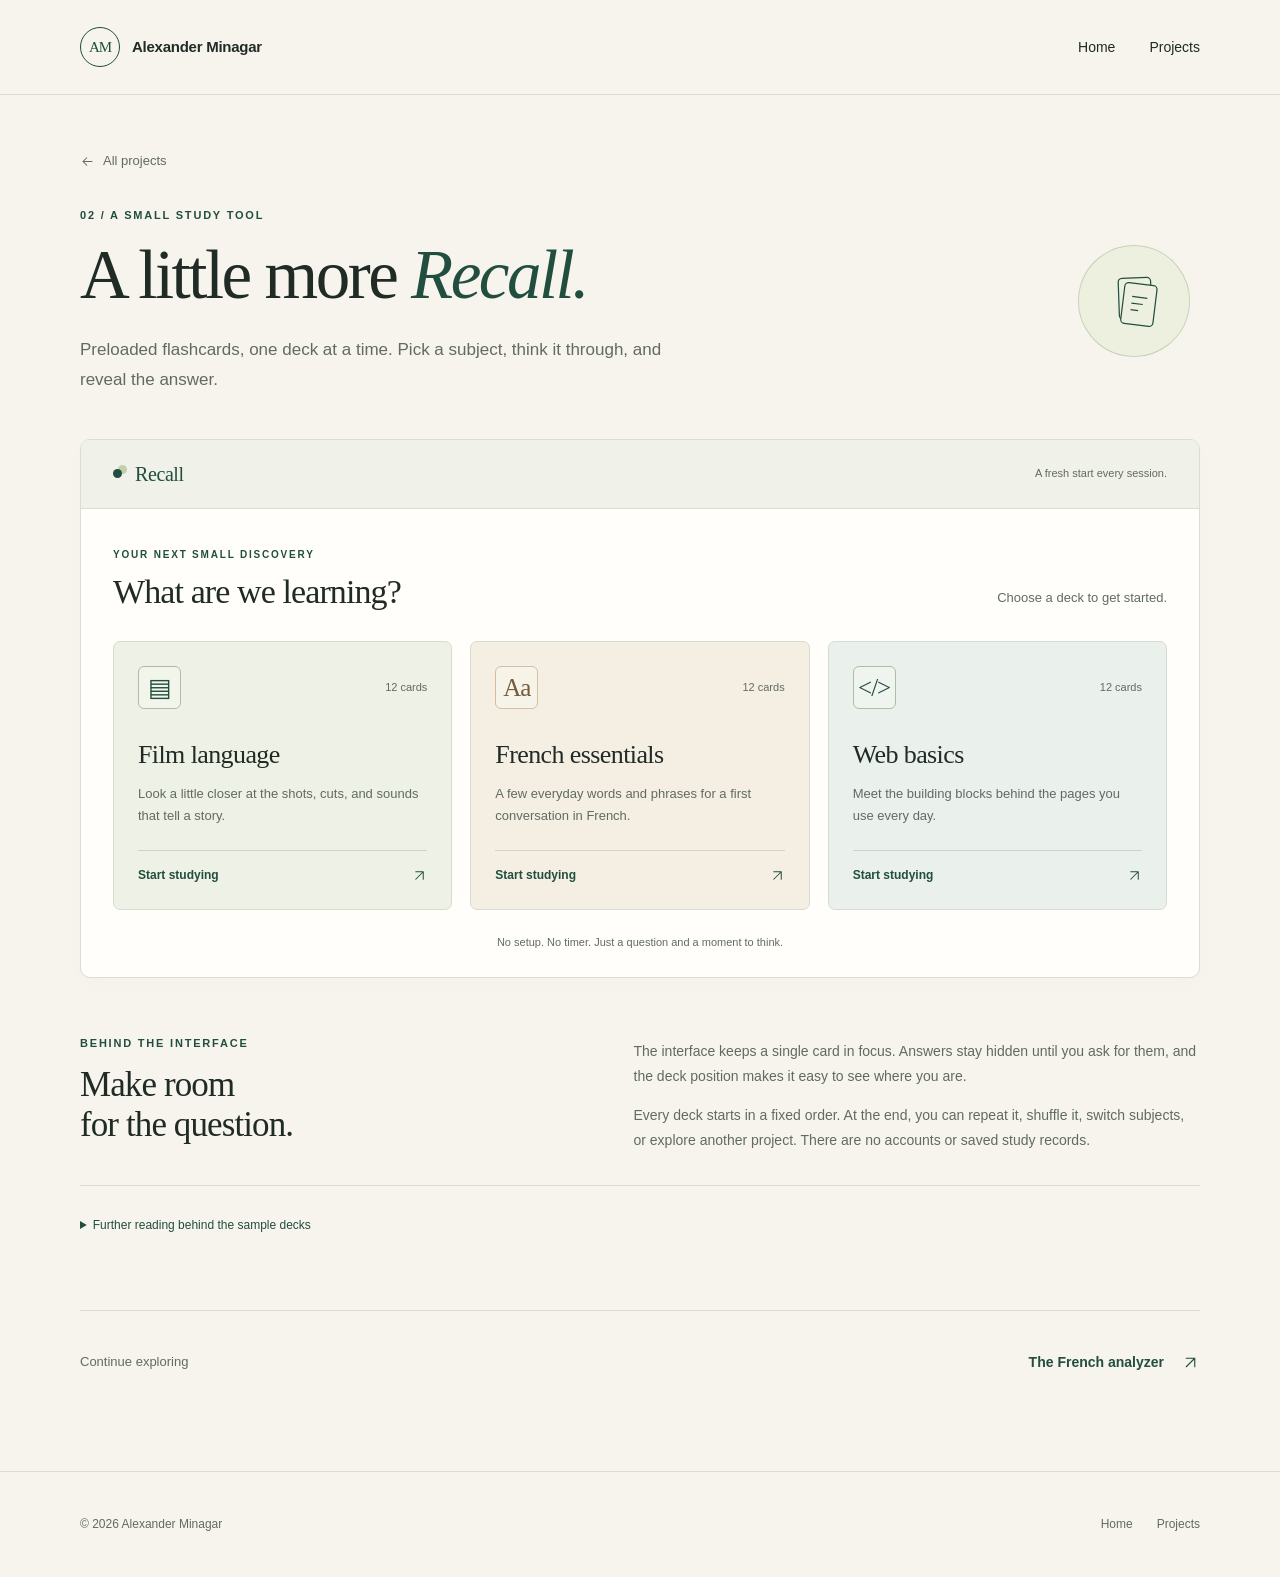
==== alexander-minagar/flashcards.html @ 8aa9af40 "commit to new public repo" ====
<!doctype html>
<html lang="en">
<head>
  <meta charset="utf-8">
  <meta name="viewport" content="width=device-width, initial-scale=1">
  <meta name="description" content="Recall: a simple flashcard app by Alexander Minagar. Choose a preloaded deck and study one card at a time.">
  <meta name="theme-color" content="#214e3e">
  <title>Flashcards | Alexander Minagar</title>
  <link rel="icon" href="assets/images/favicon.svg" type="image/svg+xml">
  <link rel="stylesheet" href="assets/css/styles.css">
  <link rel="stylesheet" href="assets/css/flashcards.css">
  <script src="assets/js/site-content.js" defer></script>
  <script src="assets/js/site.js" defer></script>
  <script src="assets/js/decks.js" defer></script>
  <script src="assets/js/flashcards.js" defer></script>
</head>
<body>
  <a class="skip-link" href="#main-content">Skip to content</a>
  <header class="site-header">
    <div class="container nav-inner">
      <a class="brand" href="index.html" aria-label="Alexander Minagar home"><span class="brand-mark" aria-hidden="true">AM</span><span class="brand-name" data-site-name>Alexander Minagar</span></a>
      <nav class="site-nav" aria-label="Main navigation"><a href="index.html">Home</a><a href="index.html#projects">Projects</a></nav>
    </div>
  </header>
  <main id="main-content" class="container">
    <section class="page-intro recall-intro" aria-labelledby="page-title">
      <a class="back-link" href="index.html#projects"><svg class="recall-inline-icon" viewBox="0 0 20 20" aria-hidden="true" focusable="false"><path d="m9 5-5 5 5 5M4 10h12"/></svg> All projects</a>
      <div class="recall-intro-row">
        <div>
          <p class="eyebrow">02 / A small study tool</p>
          <h1 class="display-title" id="page-title">A little more <em>Recall.</em></h1>
          <p class="intro-text">Preloaded flashcards, one deck at a time. Pick a subject, think it through, and reveal the answer.</p>
        </div>
        <div class="recall-seal" aria-hidden="true"><svg viewBox="0 0 64 64" fill="none"><rect x="12" y="10" width="34" height="43" rx="4" transform="rotate(-9 12 10)"/><rect x="20" y="13" width="34" height="43" rx="4"/><path d="M29 27h16M29 34h12M29 41h8"/></svg></div>
      </div>
    </section>

    <section class="recall-app" aria-label="Recall flashcard app">
      <div class="recall-app-top"><span class="recall-wordmark"><span class="recall-dot" aria-hidden="true"></span> Recall</span><span class="recall-fresh">A fresh start every session.</span></div>
      <noscript><p class="noscript-message">Turn on JavaScript in your browser to choose a deck and study the flashcards.</p></noscript>

      <div id="deck-picker" class="recall-picker">
        <div class="recall-picker-heading"><div><p class="eyebrow">Your next small discovery</p><h2 id="deck-picker-title" tabindex="-1">What are we learning?</h2></div><p>Choose a deck to get started.</p></div>
        <div id="deck-grid" class="recall-deck-grid"></div>
        <p id="deck-error" class="recall-error" role="status" hidden>No decks are available right now. Please return to the home page and try again later.</p>
        <p class="recall-picker-note">No setup. No timer. Just a question and a moment to think.</p>
      </div>

      <div id="study-panel" class="recall-study" hidden>
        <div class="recall-study-top"><div><p class="eyebrow" id="study-category"></p><h2 id="study-deck-title"></h2></div><button class="button button--text" id="change-deck" type="button">Change deck <svg class="recall-inline-icon" viewBox="0 0 20 20" aria-hidden="true" focusable="false"><path d="M5 15 15 5M5 5h10v10"/></svg></button></div>
        <div class="recall-progress-row"><span id="study-count">Card 1 of 12</span><span id="study-order">In order · At your pace</span></div>
        <progress class="recall-progress" id="study-progress" value="1" max="12" aria-label="Position in deck"></progress>
        <section class="recall-card" id="study-card" tabindex="0" aria-labelledby="card-question" aria-describedby="study-keyboard-help">
          <div class="recall-card-top"><span id="card-side">Question</span><span class="recall-card-number" id="card-number">01</span></div>
          <h3 id="card-question"></h3>
          <p class="recall-think" id="card-think">Take a moment. What comes to mind?</p>
          <div class="recall-answer" id="answer-panel" hidden>
            <p class="recall-answer-label">Answer</p>
            <p class="recall-answer-text" id="card-answer"></p>
            <p class="recall-card-note" id="card-note" hidden></p>
          </div>
          <button class="button button--primary recall-reveal" id="reveal-answer" type="button" aria-controls="answer-panel" aria-expanded="false">Reveal answer <svg class="recall-inline-icon" viewBox="0 0 20 20" aria-hidden="true" focusable="false"><path d="M5 15 15 5M5 5h10v10"/></svg></button>
        </section>
        <div class="recall-navigation"><button class="button button--outline" type="button" id="previous-card"><svg class="recall-inline-icon" viewBox="0 0 20 20" aria-hidden="true" focusable="false"><path d="m9 5-5 5 5 5M4 10h12"/></svg> Previous</button><span class="recall-self-check" id="study-nudge">Think first. Reveal when ready.</span><button class="button button--primary" type="button" id="next-card">Next card <svg class="recall-inline-icon" viewBox="0 0 20 20" aria-hidden="true" focusable="false"><path d="m11 5 5 5-5 5M4 10h12"/></svg></button></div>
        <p class="recall-shortcuts" id="study-keyboard-help">When the card is focused: <kbd>Space</kbd> or <kbd>Enter</kbd> reveals the answer. <kbd>←</kbd> <kbd>→</kbd> moves between cards.</p>
      </div>

      <div id="complete-panel" class="recall-complete" hidden>
        <div class="recall-complete-icon" aria-hidden="true"><svg viewBox="0 0 36 36" fill="none"><path d="m9 18 6 6 12-12"/></svg></div>
        <p class="eyebrow">A good place to pause</p>
        <h2 id="complete-title" tabindex="-1">You reached the last card.</h2>
        <p id="complete-description"></p>
        <p class="recall-complete-prompt">Keep the curiosity going.</p>
        <div class="recall-restart-actions"><button class="button button--primary" id="study-again" type="button">Study this deck again</button><button class="button button--outline" id="shuffle-again" type="button">Shuffle &amp; study again</button></div>
        <button class="button button--text" id="choose-another" type="button">Choose another deck <svg class="recall-inline-icon" viewBox="0 0 20 20" aria-hidden="true" focusable="false"><path d="M5 15 15 5M5 5h10v10"/></svg></button>
        <div class="recall-complete-links"><a href="french.html">Try the French analyzer <svg class="recall-inline-icon" viewBox="0 0 20 20" aria-hidden="true" focusable="false"><path d="M5 15 15 5M5 5h10v10"/></svg></a><a href="index.html">Return home <svg class="recall-inline-icon" viewBox="0 0 20 20" aria-hidden="true" focusable="false"><path d="M5 15 15 5M5 5h10v10"/></svg></a></div>
      </div>
      <p id="study-announcer" class="recall-sr-only" aria-live="polite" aria-atomic="true"></p>
    </section>

    <section class="recall-context" aria-labelledby="recall-design-heading">
      <div><p class="eyebrow">Behind the interface</p><h2 id="recall-design-heading">Make room<br> for the question.</h2></div>
      <div><p>The interface keeps a single card in focus. Answers stay hidden until you ask for them, and the deck position makes it easy to see where you are.</p><p>Every deck starts in a fixed order. At the end, you can repeat it, shuffle it, switch subjects, or explore another project. There are no accounts or saved study records.</p></div>
    </section>
    <details class="recall-sources"><summary>Further reading behind the sample decks</summary><p>The cards are short, original study prompts. These resources offer more context.</p><ul><li><a href="https://www.filmeducation.org/resources/primary/teaching_with_film/film_in_primary_literacy/glossary_of_film_terminology/" target="_blank" rel="noopener noreferrer">Film Education: glossary of film terminology</a></li><li><a href="https://www.filmeducation.org/resources/primary/topics/sound/extension/" target="_blank" rel="noopener noreferrer">Film Education: sound in film</a></li><li><a href="https://apprendre.tv5monde.com/en" target="_blank" rel="noopener noreferrer">TV5MONDE: learning French</a></li><li><a href="https://developer.mozilla.org/en-US/curriculum/core/" target="_blank" rel="noopener noreferrer">MDN: web development fundamentals</a></li></ul></details>
    <div class="project-next"><p>Continue exploring</p><a class="button button--text" href="french.html">The French analyzer <svg class="recall-inline-icon" viewBox="0 0 20 20" aria-hidden="true" focusable="false"><path d="M5 15 15 5M5 5h10v10"/></svg></a></div>
  </main>
  <footer class="site-footer"><div class="container footer-inner"><p>© <span data-year>2026</span> <span data-site-name>Alexander Minagar</span></p><div class="footer-links"><a href="index.html">Home</a><a href="index.html#projects">Projects</a></div></div></footer>
</body>
</html>
---- alexander-minagar/assets/css/styles.css ----
:root {
  --paper: #f6f4ed;
  --white: #fffefa;
  --ink: #202b26;
  --muted: #616b63;
  --green: #214e3e;
  --green-dark: #173a2e;
  --lime: #e4ebc4;
  --line: #d9ddd3;
  --soft: #eeeee5;
  --serif: Georgia, "Times New Roman", serif;
  --sans: -apple-system, BlinkMacSystemFont, "Segoe UI", Arial, sans-serif;
}
* { box-sizing: border-box; }
html { scroll-behavior: smooth; scroll-padding-top: 28px; }
body { margin: 0; background: var(--paper); color: var(--ink); font-family: var(--sans); font-size: 16px; line-height: 1.6; -webkit-font-smoothing: antialiased; }
button, input, select, textarea { font: inherit; }
button, a { -webkit-tap-highlight-color: transparent; }
a { color: inherit; text-underline-offset: 4px; }
button { cursor: pointer; }
img, svg, video { max-width: 100%; }
img { display: block; }
button:disabled { cursor: default; opacity: .45; }
[hidden] { display: none !important; }
:focus-visible { outline: 3px solid #986126; outline-offset: 5px; }
::selection { background: #d8e3b6; color: #173a2e; }
h1, h2, h3, p { margin-top: 0; }
h1, h2, h3 { line-height: 1.12; font-weight: 400; }
h1, h2 { font-family: var(--serif); }
.container { width: min(1120px, calc(100% - 80px)); margin-inline: auto; }
.skip-link { position: absolute; top: 10px; left: 16px; z-index: 20; transform: translateY(-160%); padding: 10px 16px; background: var(--ink); color: white; border-radius: 6px; }
.skip-link:focus { transform: translateY(0); }
.site-header { border-bottom: 1px solid var(--line); }
.nav-inner { min-height: 94px; display: flex; align-items: center; justify-content: space-between; gap: 24px; }
.brand { display: inline-flex; align-items: center; gap: 12px; text-decoration: none; font-size: 15px; font-weight: 600; letter-spacing: -.25px; }
.brand-mark { width: 40px; height: 40px; flex: 0 0 40px; border: 1px solid var(--green); border-radius: 50%; color: var(--green); display: grid; place-items: center; font-family: var(--serif); font-size: 15px; font-weight: 400; letter-spacing: -1px; }
.site-nav { display: flex; align-items: center; gap: 34px; font-size: 14px; }
.site-nav a { min-height: 44px; display: inline-flex; align-items: center; position: relative; text-decoration: none; }
.site-nav a[aria-current="page"]::after { content: ""; width: 5px; height: 5px; border-radius: 50%; background: var(--green); position: absolute; bottom: 0; left: calc(50% - 2.5px); }
.site-nav a:hover { color: var(--green); text-decoration: underline; }
.eyebrow { font-family: var(--sans); font-size: 11px; font-weight: 650; line-height: 1.6; text-transform: uppercase; letter-spacing: 1.8px; color: var(--green); margin-bottom: 22px; }
.muted { color: var(--muted); }
.button { display: inline-flex; justify-content: center; align-items: center; gap: 18px; min-height: 48px; padding: 11px 23px; border: 1px solid transparent; border-radius: 6px; font-size: 14px; font-weight: 550; line-height: 1.4; text-decoration: none; transition: background .18s, border-color .18s, transform .18s; }
.button--primary { color: var(--white); background: var(--green); border-color: var(--green); }
.button--primary:hover { background: var(--green-dark); border-color: var(--green-dark); }
.button--outline { color: var(--green); border-color: #acb7a9; background: transparent; }
.button--outline:hover { background: #e9eddd; border-color: var(--green); }
.button--text { color: var(--green); padding-inline: 0; background: transparent; }
.button--text:hover { text-decoration: underline; }
.button svg { width: 17px; height: 17px; flex: 0 0 17px; }
.pill { display: inline-flex; gap: 6px; align-items: center; border: 1px solid var(--line); border-radius: 99px; color: var(--muted); padding: 4px 10px; font-size: 11px; font-weight: 500; line-height: 1.5; }
.back-link { display: inline-flex; align-items: center; gap: 8px; font-size: 13px; text-decoration: none; color: var(--muted); min-height: 44px; margin-bottom: 24px; }
.back-link:hover { color: var(--green); text-decoration: underline; }
.page-intro { padding-top: 44px; padding-bottom: 44px; }
.page-intro .eyebrow { margin-bottom: 15px; }
.display-title { font-size: clamp(44px, 6.8vw, 76px); letter-spacing: -2.5px; margin-bottom: 24px; line-height: 1.04; }
.intro-text { color: var(--muted); max-width: 620px; font-size: 17px; line-height: 1.75; margin-bottom: 0; }
.section-title { font-size: 42px; letter-spacing: -1.3px; margin-bottom: 15px; }
.section-heading { display: flex; justify-content: space-between; align-items: end; gap: 24px; margin-bottom: 30px; }
.section-heading h2 { margin-bottom: 0; }
.section-heading .eyebrow { margin-bottom: 10px; }
.site-footer { margin-top: 84px; border-top: 1px solid var(--line); }
.footer-inner { display: flex; align-items: center; justify-content: space-between; gap: 24px; min-height: 105px; color: var(--muted); font-size: 12px; }
.footer-inner p { margin: 0; }
.footer-links { display: flex; gap: 24px; }
.footer-links a { padding-block: 12px; text-decoration: none; }
.footer-links a:hover { text-decoration: underline; }
.hero { display: grid; grid-template-columns: 1.1fr 1fr; align-items: center; gap: 50px; min-height: 610px; padding-top: 55px; padding-bottom: 58px; }
.hero .eyebrow { margin-bottom: 24px; }
.hero h1 { font-size: clamp(58px, 6.7vw, 84px); letter-spacing: -3.5px; line-height: 1.03; margin-bottom: 28px; }
.hero h1 em { color: var(--green); font-weight: 400; }
.hero-copy { max-width: 480px; }
.hero-copy > p:not(.eyebrow) { max-width: 370px; color: var(--muted); font-size: 17px; line-height: 1.75; margin-bottom: 32px; }
.hero-notes { display: flex; align-items: center; gap: 10px; font-size: 11px; color: var(--muted); margin-top: 28px; }
.hero-notes span { width: 4px; height: 4px; background: #8d9d87; border-radius: 50%; }
.work-composition { position: relative; height: 430px; margin: 0; }
.composition-bg { position: absolute; inset: 24px -6px 25px 20px; border-radius: 50%; background: #e9eada; }
.composition-bg::after { content: ""; position: absolute; inset: 24px; border: 1px solid #d8ddc7; border-radius: 50%; }
.composition-plate { position: absolute; text-decoration: none; box-shadow: 0 16px 34px #26332413; border: 1px solid #d6dccd; overflow: hidden; border-radius: 6px; transition: transform .22s ease, box-shadow .22s ease; }
.composition-plate:hover { box-shadow: 0 20px 40px #26332426; }
.composition-film { top: 17px; right: 32px; width: 275px; height: 204px; transform: rotate(7deg); background: #23372e; }
.composition-film:hover { transform: rotate(3deg) translateY(-4px); }
.composition-film img { width: 100%; height: 100%; object-fit: cover; }
.composition-language { top: 156px; left: -4px; width: 238px; transform: rotate(-8deg); background: #e9ebdd; }
.composition-language:hover { transform: rotate(-4deg) translateY(-4px); }
.composition-language img { width: 100%; height: auto; }
.composition-recall { top: 256px; right: 5px; width: 247px; transform: rotate(5deg); background: var(--white); padding: 24px; }
.composition-recall:hover { transform: rotate(2deg) translateY(-4px); }
.mini-card-label { display: flex; align-items: center; justify-content: space-between; font-size: 10px; color: var(--muted); letter-spacing: 1px; text-transform: uppercase; }
.mini-card-label span:first-child { color: var(--green); }
.composition-recall p { font-family: var(--serif); font-size: 22px; line-height: 1.25; margin: 18px 0 20px; }
.mini-progress { width: 100%; height: 3px; border-radius: 2px; background: #e5e9dc; }
.mini-progress::before { content: ""; display: block; width: 30%; height: 100%; background: #5e7b48; }
.composition-caption { position: absolute; bottom: -3px; left: 20px; font-size: 9px; letter-spacing: 1.5px; color: var(--muted); }
.selected-work { padding-top: 54px; border-top: 1px solid var(--line); }
.work-grid { display: grid; grid-template-columns: repeat(3, minmax(0, 1fr)); gap: 26px; }
.project-card { text-decoration: none; display: block; }
.project-image { aspect-ratio: 1.4; border-radius: 6px; overflow: hidden; border: 1px solid var(--line); background: var(--soft); margin-bottom: 20px; }
.project-image img { width: 100%; height: 100%; object-fit: cover; transition: transform .3s; }
.project-card:hover .project-image img { transform: scale(1.035); }
.project-meta { display: flex; gap: 12px; justify-content: space-between; align-items: center; font-size: 10px; letter-spacing: 1.2px; color: var(--muted); margin-bottom: 11px; text-transform: uppercase; }
.project-card h3 { font-family: var(--serif); font-size: 27px; letter-spacing: -.7px; display: flex; justify-content: space-between; align-items: center; margin-bottom: 10px; }
.project-card h3 span[aria-hidden] { font: 22px var(--sans); color: var(--green); }
.project-card > p { color: var(--muted); font-size: 14px; line-height: 1.75; max-width: 320px; margin: 0; }
.approach-note { margin-top: 80px; padding: 40px 0 5px; border-top: 1px solid var(--line); display: grid; grid-template-columns: 1fr 1.35fr; gap: 80px; }
.approach-note h2 { font-size: 36px; letter-spacing: -1px; margin: 0; }
.approach-note p { color: var(--muted); font-size: 15px; line-height: 1.85; margin: 0; }
.projects-intro { padding-top: 68px; padding-bottom: 55px; }
.projects-intro .intro-text { max-width: 550px; }
.project-list { display: grid; gap: 32px; }
.project-feature { display: grid; grid-template-columns: .95fr 1fr; border: 1px solid var(--line); border-radius: 8px; overflow: hidden; background: var(--white); }
.feature-art { min-height: 350px; text-decoration: none; background: #e8ebdd; display: grid; align-items: center; overflow: hidden; }
.feature-art img { width: 100%; height: 100%; object-fit: cover; transition: transform .3s; }
.feature-art:hover img { transform: scale(1.025); }
.feature-copy { padding: 39px 44px; align-self: center; }
.feature-copy .eyebrow { margin-bottom: 15px; }
.feature-copy h2 { font-size: 39px; letter-spacing: -1.3px; margin-bottom: 17px; }
.feature-copy p:not(.eyebrow) { font-size: 15px; line-height: 1.8; color: var(--muted); margin-bottom: 19px; }
.feature-tags { display: flex; flex-wrap: wrap; gap: 6px; margin-bottom: 22px; }
.project-note { margin-top: 36px; color: var(--muted); font-size: 13px; }
.project-note a { color: var(--green); }
.project-next { margin-top: 65px; padding-top: 28px; border-top: 1px solid var(--line); display: flex; align-items: center; justify-content: space-between; gap: 24px; }
.project-next p { margin: 0; font-size: 13px; color: var(--muted); }
.noscript-message { background: var(--lime); color: var(--green-dark); border: 1px solid var(--line); padding: 16px; margin: 24px 0; }
@media (max-width: 1050px) {
  .hero { gap: 26px; min-height: 580px; }
  .work-composition { transform: scale(.9); transform-origin: center; }
  .feature-copy { padding: 32px; }
  .feature-copy h2 { font-size: 34px; }
}
@media (max-width: 800px) {
  .container { width: calc(100% - 44px); }
  .hero { grid-template-columns: 1fr; gap: 10px; padding-top: 54px; padding-bottom: 34px; }
  .hero-copy { max-width: none; }
  .hero h1 { font-size: clamp(52px, 10vw, 76px); }
  .hero-copy > p:not(.eyebrow) { max-width: 480px; }
  .work-composition { width: min(480px, 100%); margin: 15px auto 0; transform: none; }
  .work-grid { gap: 20px; }
  .project-card h3 { font-size: 23px; }
  .project-meta { font-size: 9px; gap: 4px; flex-wrap: wrap; }
  .project-feature { grid-template-columns: .9fr 1fr; }
  .feature-art { min-height: 320px; }
  .feature-copy { padding: 26px; }
  .feature-copy h2 { font-size: 31px; }
  .approach-note { gap: 35px; }
}
@media (max-width: 600px) {
  .container { width: calc(100% - 36px); }
  .nav-inner { min-height: 80px; gap: 10px; }
  .brand { font-size: 13px; gap: 9px; }
  .brand-mark { width: 34px; height: 34px; flex-basis: 34px; font-size: 13px; }
  .site-nav { gap: 19px; font-size: 13px; }
  .hero { padding-top: 40px; }
  .hero h1 { font-size: 58px; letter-spacing: -2.6px; }
  .hero-copy > p:not(.eyebrow) { font-size: 16px; max-width: 320px; }
  .work-composition { height: 368px; }
  .composition-film { width: 220px; height: 165px; right: 24px; }
  .composition-language { width: 200px; top: 138px; left: 8px; }
  .composition-recall { width: 206px; top: 226px; right: 9px; padding: 19px; }
  .composition-recall p { font-size: 19px; margin-block: 14px; }
  .composition-caption { bottom: -10px; font-size: 8px; }
  .selected-work { padding-top: 38px; }
  .section-heading { gap: 16px; margin-bottom: 25px; }
  .section-title { font-size: 34px; }
  .section-heading .button { padding-left: 0; padding-right: 0; gap: 8px; font-size: 12px; }
  .work-grid { grid-template-columns: 1fr; gap: 38px; }
  .project-image { aspect-ratio: 1.5; margin-bottom: 15px; }
  .project-card h3 { font-size: 29px; }
  .project-meta { font-size: 10px; }
  .project-card > p { max-width: none; }
  .approach-note { grid-template-columns: 1fr; gap: 22px; margin-top: 45px; padding-top: 30px; }
  .approach-note h2 { font-size: 32px; }
  .page-intro { padding-top: 25px; padding-bottom: 30px; }
  .display-title { font-size: 48px; letter-spacing: -1.8px; }
  .intro-text { font-size: 16px; }
  .projects-intro { padding-top: 42px; padding-bottom: 36px; }
  .project-feature { grid-template-columns: 1fr; }
  .feature-art { min-height: 0; height: 238px; }
  .feature-copy { padding: 28px 25px; }
  .feature-copy h2 { font-size: 34px; }
  .project-next { align-items: flex-start; flex-direction: column; gap: 12px; margin-top: 45px; }
  .site-footer { margin-top: 52px; }
  .footer-inner { min-height: 102px; gap: 16px; flex-wrap: wrap; padding-block: 22px; }
}
@media (max-width: 360px) {
  .brand-name { max-width: 91px; line-height: 1.3; }
  .site-nav { gap: 14px; }
  .hero h1 { font-size: 51px; }
  .composition-film { right: 10px; }
  .composition-language { left: 5px; width: 180px; }
  .composition-recall { right: 0; width: 190px; }
}
@media (prefers-reduced-motion: reduce) {
  html { scroll-behavior: auto; }
  *, *::before, *::after { animation-duration: .01ms !important; transition-duration: .01ms !important; }
}
@media print {
  body { background: white; }
  .site-header, .site-footer, .back-link, .project-next, .skip-link { display: none; }
  .container { width: 100%; }
  a { text-decoration: none; }
}
---- alexander-minagar/assets/css/flashcards.css ----
.recall-intro-row { display: flex; align-items: center; justify-content: space-between; gap: 40px; }
.recall-intro .display-title { max-width: 800px; font-size: clamp(44px, 6vw, 69px); }
.recall-intro .display-title em { font-weight: 400; color: var(--green); }
.recall-intro .intro-text { max-width: 590px; }
.recall-seal { width: 112px; height: 112px; flex: 0 0 112px; border: 1px solid #c7d2ba; border-radius: 50%; display: grid; place-items: center; background: #edf0df; transform: rotate(7deg); margin-right: 10px; }
.recall-seal svg { width: 61px; height: 61px; stroke: var(--green); stroke-width: 1.3; }
.recall-seal svg rect { fill: #edf0df; }
.recall-app { border: 1px solid var(--line); background: var(--white); border-radius: 10px; overflow: hidden; box-shadow: 0 6px 24px #233b2c04; }
.recall-app-top { padding: 18px 32px; display: flex; align-items: center; justify-content: space-between; gap: 20px; border-bottom: 1px solid var(--line); background: #f0f1e8; }
.recall-wordmark { display: flex; align-items: center; gap: 9px; color: var(--green); font-family: var(--serif); font-size: 20px; letter-spacing: -.4px; }
.recall-dot { display: block; width: 9px; height: 9px; border-radius: 50%; background: var(--green); box-shadow: 5px -4px 0 #c2cfab; margin-right: 4px; }
.recall-fresh { font-size: 11px; color: var(--muted); }
.recall-picker { padding: 38px 32px 25px; }
.recall-picker-heading { display: flex; gap: 22px; justify-content: space-between; align-items: end; margin-bottom: 30px; }
.recall-picker-heading .eyebrow { font-size: 10px; margin-bottom: 10px; }
.recall-picker-heading h2 { font-size: 34px; letter-spacing: -.9px; margin-bottom: 0; }
.recall-picker-heading > p { color: var(--muted); font-size: 13px; margin-bottom: 2px; }
.recall-deck-grid { display: grid; grid-template-columns: repeat(3, minmax(0, 1fr)); gap: 18px; }
.recall-deck { min-width: 0; padding: 24px; text-align: left; border-radius: 7px; border: 1px solid #d6dccf; background: #fbfcf7; color: var(--ink); display: flex; flex-direction: column; align-items: flex-start; transition: transform .18s, border-color .18s, box-shadow .18s; }
.recall-deck:hover { border-color: #879d75; transform: translateY(-3px); box-shadow: 0 7px 18px #263a2510; }
.recall-deck:focus-visible { outline-offset: 3px; }
.recall-deck--film { background: #eef1e5; }
.recall-deck--french { background: #f5eee3; }
.recall-deck--web { background: #eaf0ec; }
.recall-deck-top { display: flex; align-items: center; justify-content: space-between; width: 100%; margin-bottom: 31px; }
.recall-deck-symbol { width: 43px; height: 43px; display: grid; place-items: center; border: 1px solid #adbea3; background: #f8f9f066; border-radius: 6px; font-size: 25px; font-family: var(--serif); letter-spacing: -1px; line-height: 1; color: var(--green); }
.recall-deck--french .recall-deck-symbol { color: #745b3a; border-color: #d4bfa1; }
.recall-deck-count { font-size: 11px; color: var(--muted); }
.recall-deck-title { display: block; font-family: var(--serif); font-size: 26px; letter-spacing: -.6px; line-height: 1.15; margin-bottom: 13px; }
.recall-deck-description { display: block; font-size: 13px; line-height: 1.7; color: var(--muted); margin-bottom: 23px; }
.recall-deck-start { width: 100%; display: flex; justify-content: space-between; gap: 8px; align-items: center; padding-top: 15px; margin-top: auto; border-top: 1px solid #ccd4c2; font-size: 12px; font-weight: 550; color: var(--green); }
.recall-deck--french .recall-deck-start { border-color: #dfd1bc; }
.recall-deck-start span:last-child { font-size: 19px; font-weight: 400; }
.recall-picker-note { color: var(--muted); font-size: 11px; margin: 24px 0 0; text-align: center; }
.recall-error { padding: 20px; background: #f5eee3; border: 1px solid #dfd1bc; border-radius: 5px; color: #624a2e; }
.recall-study { max-width: 850px; margin-inline: auto; padding: 32px 40px 28px; }
.recall-study-top { display: flex; gap: 20px; align-items: center; justify-content: space-between; margin-bottom: 24px; }
.recall-study-top .eyebrow { font-size: 10px; margin-bottom: 7px; }
.recall-study-top h2 { font-size: 30px; letter-spacing: -.7px; margin: 0; }
.recall-study-top .button { font-size: 12px; min-height: 44px; gap: 10px; }
.recall-progress-row { font-size: 11px; color: var(--muted); display: flex; justify-content: space-between; align-items: center; gap: 16px; margin-bottom: 10px; }
.recall-progress { display: block; width: 100%; height: 4px; border: 0; border-radius: 10px; appearance: none; overflow: hidden; background: #e8ecdf; color: #6b8751; }
.recall-progress::-webkit-progress-bar { background: #e8ecdf; border-radius: 10px; }
.recall-progress::-webkit-progress-value { background: #6b8751; border-radius: 10px; transition: width .2s; }
.recall-progress::-moz-progress-bar { background: #6b8751; border-radius: 10px; }
.recall-card { border: 1px solid #d5dcce; background: #fbfcf7; border-radius: 8px; min-height: 330px; margin-top: 24px; padding: 26px 35px 30px; display: flex; flex-direction: column; align-items: flex-start; position: relative; }
.recall-card:focus { outline: none; }
.recall-card:focus-visible { outline: 2px solid #b2c39d; outline-offset: 4px; }
.recall-card-top { display: flex; justify-content: space-between; align-items: center; gap: 20px; width: 100%; font-size: 10px; text-transform: uppercase; letter-spacing: 1.5px; color: var(--green); margin-bottom: 24px; }
.recall-card-number { font-family: var(--serif); font-size: 18px; letter-spacing: 0; color: #839276; }
.recall-card h3 { font-family: var(--serif); font-size: clamp(23px, 3.3vw, 32px); letter-spacing: -.5px; line-height: 1.3; margin: 0 0 17px; max-width: 610px; overflow-wrap: anywhere; }
.recall-think { color: var(--muted); font-size: 13px; line-height: 1.7; margin-bottom: 32px; }
.recall-reveal { margin-top: auto; min-height: 44px; font-size: 13px; }
.recall-answer { width: 100%; padding-top: 21px; margin-top: 5px; border-top: 1px solid #d7dfcc; }
.recall-answer-label { font-size: 10px; letter-spacing: 1.5px; text-transform: uppercase; color: var(--green); margin-bottom: 10px; }
.recall-answer-text { color: #344439; font-size: 17px; line-height: 1.75; margin-bottom: 0; overflow-wrap: anywhere; }
.recall-card-note { color: var(--muted); font-size: 12px; line-height: 1.7; margin: 14px 0 0; }
.recall-navigation { display: flex; align-items: center; justify-content: space-between; gap: 15px; margin-top: 22px; }
.recall-navigation .button { min-height: 44px; font-size: 12px; padding-inline: 17px; gap: 10px; }
.recall-self-check { color: var(--muted); font-size: 11px; text-align: center; }
.recall-shortcuts { color: var(--muted); font-size: 10px; line-height: 1.9; margin: 22px 0 0; text-align: center; }
.recall-shortcuts kbd { background: #f2f3ec; border: 1px solid #d7ddce; border-radius: 3px; padding: 1px 5px; font: 10px var(--sans); white-space: nowrap; }
.recall-complete { padding: 54px 30px 35px; text-align: center; max-width: 730px; margin-inline: auto; }
.recall-complete-icon { width: 65px; height: 65px; display: grid; place-items: center; margin: 0 auto 24px; background: #e9efda; border: 1px solid #c8d6b5; border-radius: 50%; }
.recall-complete-icon svg { width: 33px; height: 33px; stroke: var(--green); stroke-width: 1.7; stroke-linecap: round; stroke-linejoin: round; }
.recall-complete .eyebrow { font-size: 10px; margin-bottom: 13px; }
.recall-complete h2 { font-size: 40px; letter-spacing: -1.1px; margin-bottom: 16px; }
.recall-complete > p:not(.eyebrow) { font-size: 14px; color: var(--muted); }
.recall-complete-prompt { margin: 25px 0 19px; }
.recall-restart-actions { display: flex; align-items: center; justify-content: center; flex-wrap: wrap; gap: 12px; margin-bottom: 6px; }
.recall-restart-actions .button { font-size: 12px; }
.recall-complete #choose-another { font-size: 13px; }
.recall-complete-links { border-top: 1px solid var(--line); padding-top: 23px; margin-top: 21px; display: flex; flex-wrap: wrap; gap: 14px 35px; align-items: center; justify-content: center; }
.recall-complete-links a { font-size: 12px; color: var(--green); text-decoration: none; padding: 6px 0; }
.recall-complete-links a:hover { text-decoration: underline; }
.recall-complete-links span { margin-left: 6px; }
.recall-context { display: grid; grid-template-columns: .9fr 1.1fr; gap: 90px; margin-top: 57px; padding-bottom: 31px; border-bottom: 1px solid var(--line); }
.recall-context .eyebrow { margin-bottom: 13px; }
.recall-context h2 { font-size: 35px; line-height: 1.12; letter-spacing: -.9px; margin: 0; }
.recall-context > div:last-child { padding-top: 4px; }
.recall-context p:not(.eyebrow) { color: var(--muted); font-size: 14px; line-height: 1.8; }
.recall-context p:last-child { margin-bottom: 0; }
.recall-sources { font-size: 12px; color: var(--muted); margin-top: 20px; max-width: 780px; }
.recall-sources summary { cursor: pointer; padding-block: 10px; color: var(--green); }
.recall-sources > p { margin: 13px 0 9px; }
.recall-sources li { margin-bottom: 7px; }
.recall-sr-only { position: absolute; width: 1px; height: 1px; padding: 0; margin: -1px; overflow: hidden; clip: rect(0,0,0,0); white-space: nowrap; border: 0; }
@media (max-width: 900px) {
  .recall-deck { padding: 20px 18px; }
  .recall-deck-title { font-size: 24px; }
  .recall-deck-description { display: block; font-size: 12px; }
  .recall-deck-top { margin-bottom: 24px; }
  .recall-picker-heading > p { max-width: 155px; text-align: right; }
  .recall-context { gap: 50px; }
}
@media (max-width: 650px) {
  .recall-seal { display: none; }
  .recall-app-top { padding: 15px 21px; }
  .recall-wordmark { font-size: 19px; }
  .recall-fresh { font-size: 10px; text-align: right; }
  .recall-picker { padding: 27px 21px 22px; }
  .recall-picker-heading { display: block; margin-bottom: 22px; }
  .recall-picker-heading h2 { font-size: 29px; }
  .recall-picker-heading > p { max-width: none; text-align: left; margin-top: 12px; }
  .recall-deck-grid { grid-template-columns: 1fr; gap: 15px; }
  .recall-deck { padding: 21px 23px; }
  .recall-deck-top { margin-bottom: 18px; }
  .recall-deck-title { font-size: 27px; }
  .recall-deck-description { display: block; font-size: 13px; max-width: 340px; margin-bottom: 18px; }
  .recall-deck-start { padding-top: 12px; }
  .recall-picker-note { font-size: 10px; line-height: 1.8; }
  .recall-study { padding: 26px 20px 22px; }
  .recall-study-top { gap: 12px; }
  .recall-study-top h2 { font-size: 25px; }
  .recall-study-top .button { font-size: 11px; gap: 5px; flex: 0 0 auto; }
  .recall-progress-row { font-size: 10px; }
  .recall-card { padding: 21px 22px 25px; min-height: 327px; margin-top: 21px; }
  .recall-card h3 { font-size: 26px; line-height: 1.3; }
  .recall-think { font-size: 12px; }
  .recall-answer-text { font-size: 16px; }
  .recall-self-check { display: none; }
  .recall-navigation .button { min-width: 113px; }
  .recall-shortcuts { font-size: 9px; }
  .recall-context { grid-template-columns: 1fr; gap: 23px; margin-top: 38px; }
  .recall-context h2 { font-size: 32px; }
  .recall-context h2 br { display: none; }
  .recall-complete { padding: 38px 23px 30px; }
  .recall-complete h2 { font-size: 34px; }
  .recall-restart-actions { flex-direction: column; }
  .recall-restart-actions .button { width: 100%; }
  .recall-complete-links { flex-direction: column; gap: 8px; }
}

.recall-inline-icon { display: inline-block; width: 15px; height: 15px; flex: 0 0 15px; fill: none; stroke: currentColor; stroke-width: 1.35; stroke-linecap: round; stroke-linejoin: round; vertical-align: -3px; }
.recall-deck-start .recall-inline-icon { width: 17px; height: 17px; }
.recall-complete-links .recall-inline-icon { margin-left: 5px; }
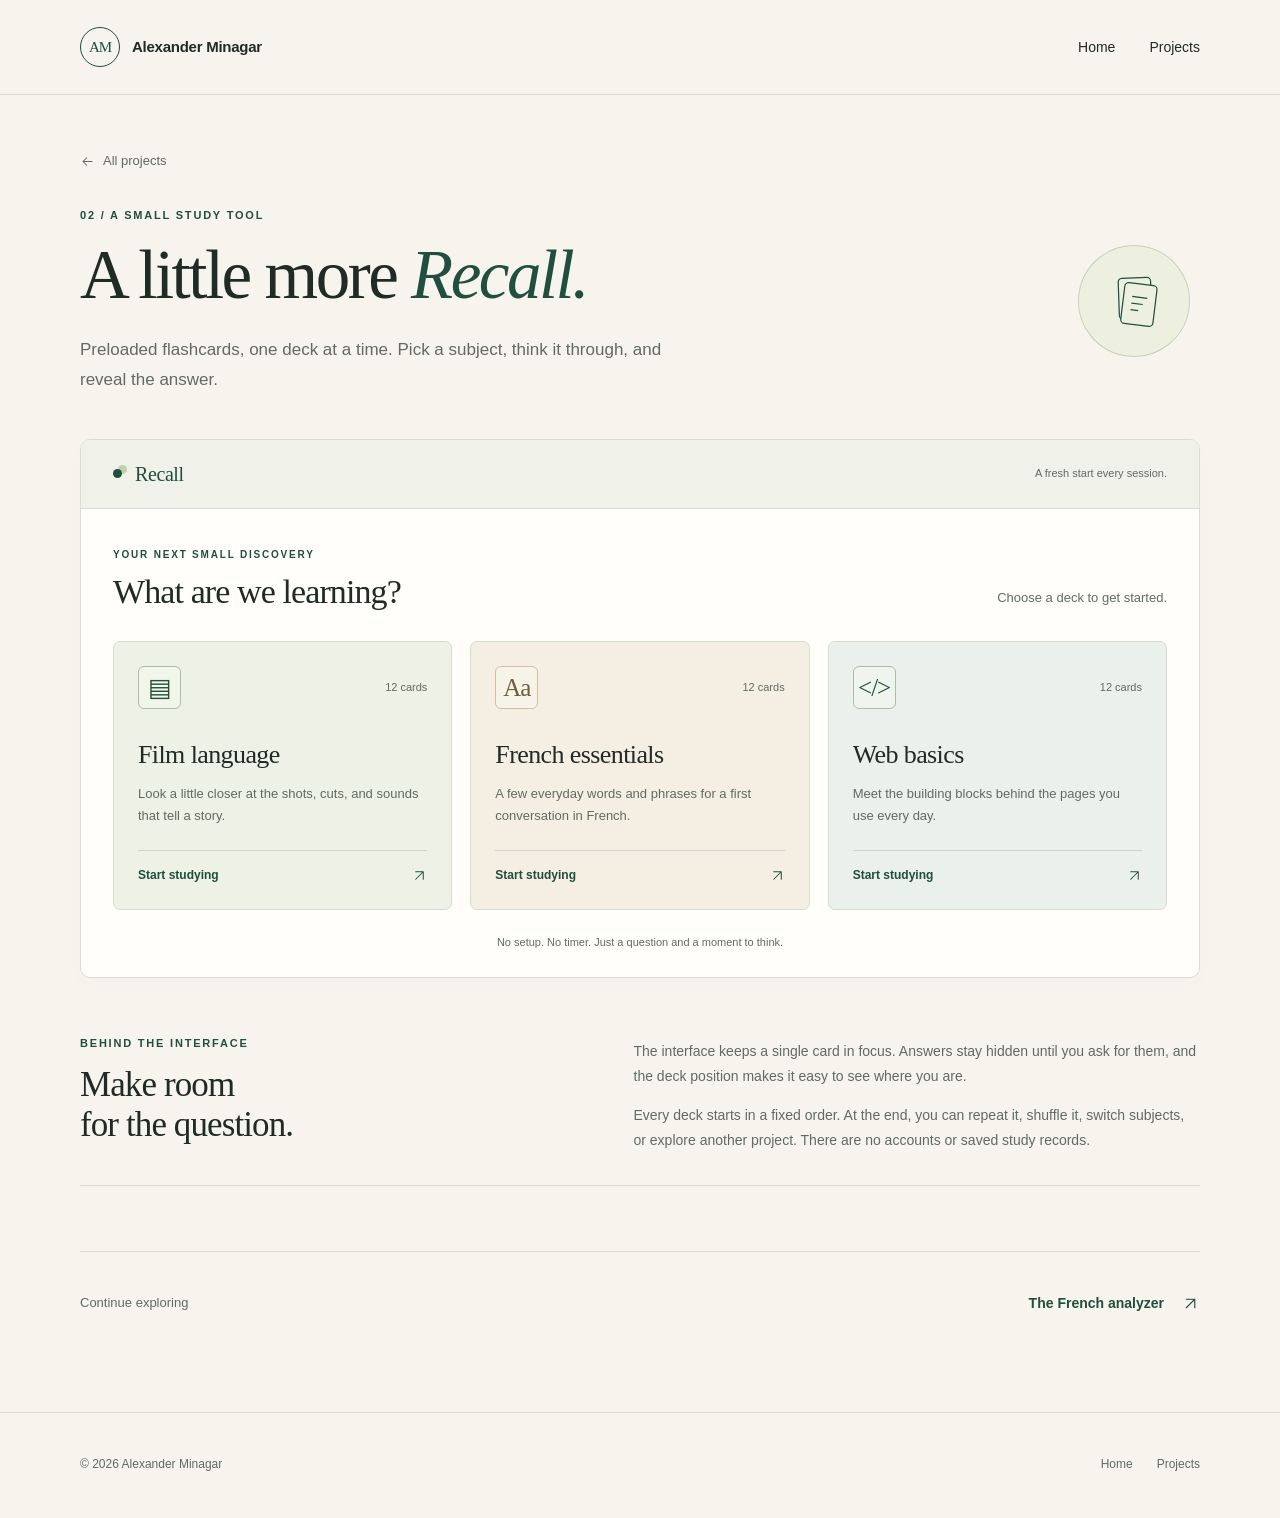
==== commit 3d815575: "Update flashcards.html" ====
--- a/alexander-minagar/flashcards.html
+++ b/alexander-minagar/flashcards.html
@@ -82,7 +82,6 @@
       <div><p class="eyebrow">Behind the interface</p><h2 id="recall-design-heading">Make room<br> for the question.</h2></div>
       <div><p>The interface keeps a single card in focus. Answers stay hidden until you ask for them, and the deck position makes it easy to see where you are.</p><p>Every deck starts in a fixed order. At the end, you can repeat it, shuffle it, switch subjects, or explore another project. There are no accounts or saved study records.</p></div>
     </section>
-    <details class="recall-sources"><summary>Further reading behind the sample decks</summary><p>The cards are short, original study prompts. These resources offer more context.</p><ul><li><a href="https://www.filmeducation.org/resources/primary/teaching_with_film/film_in_primary_literacy/glossary_of_film_terminology/" target="_blank" rel="noopener noreferrer">Film Education: glossary of film terminology</a></li><li><a href="https://www.filmeducation.org/resources/primary/topics/sound/extension/" target="_blank" rel="noopener noreferrer">Film Education: sound in film</a></li><li><a href="https://apprendre.tv5monde.com/en" target="_blank" rel="noopener noreferrer">TV5MONDE: learning French</a></li><li><a href="https://developer.mozilla.org/en-US/curriculum/core/" target="_blank" rel="noopener noreferrer">MDN: web development fundamentals</a></li></ul></details>
     <div class="project-next"><p>Continue exploring</p><a class="button button--text" href="french.html">The French analyzer <svg class="recall-inline-icon" viewBox="0 0 20 20" aria-hidden="true" focusable="false"><path d="M5 15 15 5M5 5h10v10"/></svg></a></div>
   </main>
   <footer class="site-footer"><div class="container footer-inner"><p>© <span data-year>2026</span> <span data-site-name>Alexander Minagar</span></p><div class="footer-links"><a href="index.html">Home</a><a href="index.html#projects">Projects</a></div></div></footer>
